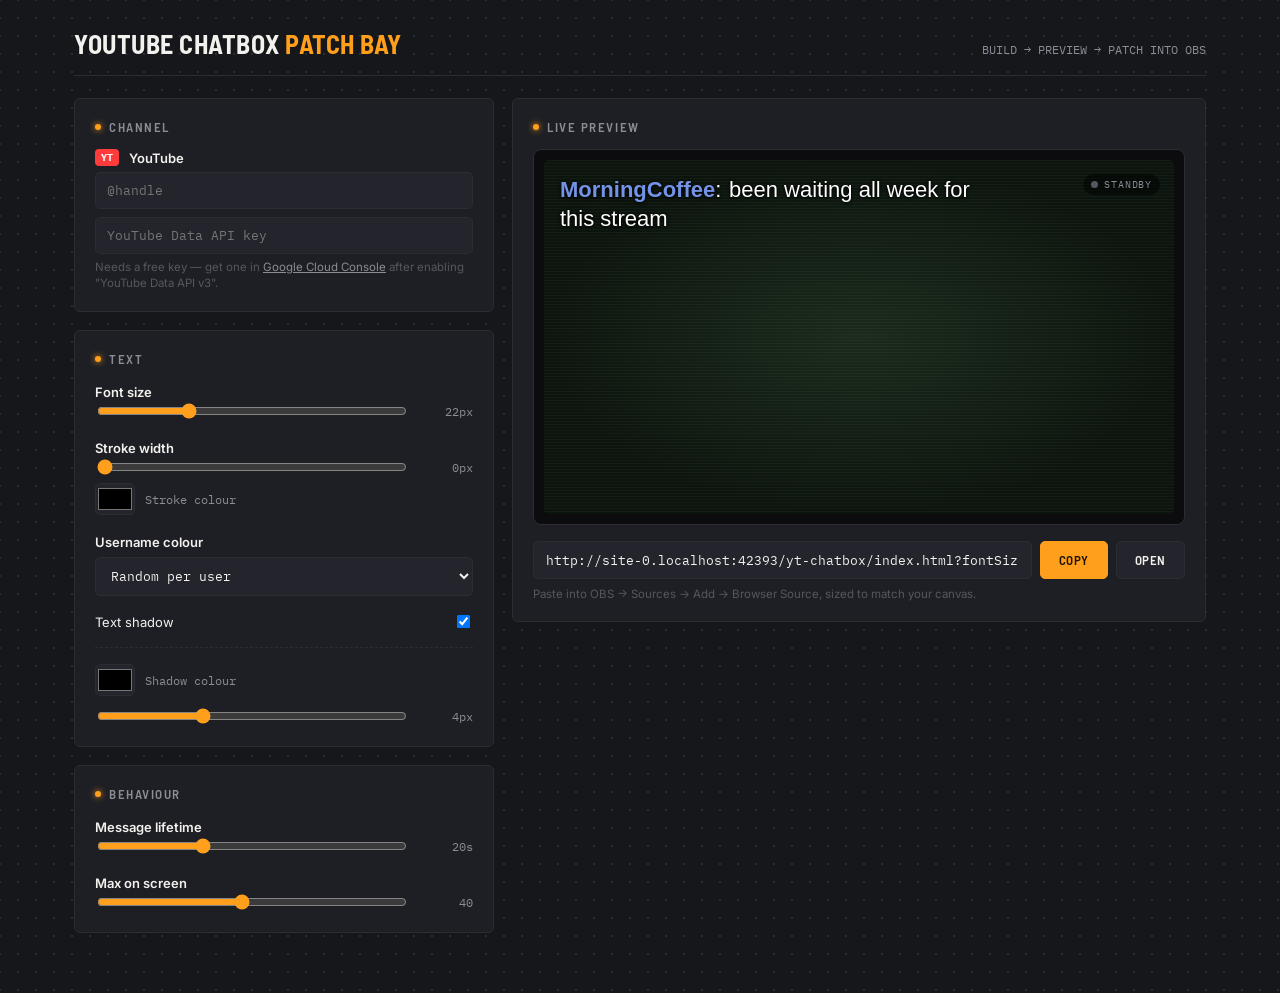
==== yt-chatbox/setup.html @ 4b546cdb "Add files via upload" ====
<!DOCTYPE html>
<html lang="en">
<head>
<meta charset="UTF-8" />
<meta name="viewport" content="width=device-width, initial-scale=1" />
<title>YouTube Chatbox Patch Bay</title>
<link rel="stylesheet" href="assets/setup.css" />
</head>
<body>
<div class="rack">
  <div class="rack__header">
    <h1 class="rack__title">YouTube Chatbox <span>Patch Bay</span></h1>
    <div class="rack__subtitle">BUILD → PREVIEW → PATCH INTO OBS</div>
  </div>

  <div class="console">
    <!-- LEFT: inputs -->
    <div>
      <div class="panel">
        <p class="panel__label">Channel</p>
        <div class="jack">
          <div class="jack__row">
            <span class="jack__badge jack__badge--youtube">YT</span>
            <span class="jack__label">YouTube</span>
          </div>
          <input type="text" id="youtube" placeholder="@handle" autocomplete="off" />
          <input type="password" id="ytkey" placeholder="YouTube Data API key" autocomplete="off" style="margin-top: 8px" />
          <div class="jack__hint">
            Needs a free key — get one in
            <a href="https://console.cloud.google.com/apis/credentials" target="_blank" rel="noopener">Google Cloud Console</a>
            after enabling "YouTube Data API v3".
          </div>
        </div>
      </div>

      <div class="panel">
        <p class="panel__label">Text</p>

        <div class="jack">
          <span class="jack__label">Font size</span>
          <div class="range-row">
            <input type="range" id="fontSize" min="14" max="42" step="1" value="22" />
            <output id="fontSize-out">22px</output>
          </div>
        </div>

        <div class="jack">
          <span class="jack__label">Stroke width</span>
          <div class="range-row">
            <input type="range" id="strokeWidth" min="0" max="4" step="0.5" value="0" />
            <output id="strokeWidth-out">0px</output>
          </div>
          <div class="color-row">
            <input type="color" id="strokeColor" value="#000000" />
            <span>Stroke colour</span>
          </div>
        </div>

        <div class="jack">
          <span class="jack__label">Username colour</span>
          <select id="userColorMode">
            <option value="random">Random per user</option>
            <option value="fixed">Single colour</option>
          </select>
          <div class="color-row sub-controls" id="userColor-wrap" hidden>
            <input type="color" id="userColor" value="#ffffff" />
            <span>Username colour</span>
          </div>
        </div>

        <div class="jack toggle-row">
          <label for="shadow">Text shadow</label>
          <input type="checkbox" id="shadow" checked />
        </div>
        <div class="sub-controls" id="shadow-controls">
          <div class="color-row">
            <input type="color" id="shadowColor" value="#000000" />
            <span>Shadow colour</span>
          </div>
          <div class="range-row" style="margin-top: 10px;">
            <input type="range" id="shadowBlur" min="0" max="12" step="1" value="4" />
            <output id="shadowBlur-out">4px</output>
          </div>
        </div>
      </div>

      <div class="panel">
        <p class="panel__label">Behaviour</p>
        <div class="jack">
          <span class="jack__label">Message lifetime</span>
          <div class="range-row">
            <input type="range" id="duration" min="0" max="60000" step="1000" value="20000" />
            <output id="duration-out">20s</output>
          </div>
        </div>
        <div class="jack">
          <span class="jack__label">Max on screen</span>
          <div class="range-row">
            <input type="range" id="max" min="5" max="80" step="5" value="40" />
            <output id="max-out">40</output>
          </div>
        </div>
      </div>
    </div>

    <!-- RIGHT: preview + output -->
    <div>
      <div class="panel">
        <p class="panel__label">Live Preview</p>
        <div class="monitor">
          <div class="monitor__frame">
            <div class="tally" id="tally"><span class="tally__dot"></span><span id="tally-text">STANDBY</span></div>
            <iframe id="preview" src="index.html?demo=1"></iframe>
          </div>
        </div>

        <div class="readout">
          <div class="readout__row">
            <input type="text" id="output-url" readonly />
            <button class="btn btn--primary" id="copy-btn">Copy</button>
            <button class="btn" id="open-btn">Open</button>
          </div>
          <div class="readout__note">
            Paste into OBS → Sources → Add → Browser Source, sized to match your canvas.
          </div>
        </div>
      </div>
    </div>
  </div>
</div>

<script src="js/setup.js"></script>
</body>
</html>
---- yt-chatbox/assets/setup.css ----
@import url('https://fonts.googleapis.com/css2?family=Barlow+Semi+Condensed:wght@500;600;700&family=Inter:wght@400;500;600&family=IBM+Plex+Mono:wght@400;500&display=swap');

:root {
  --console-bg: #16171b;
  --console-panel: #1e1f25;
  --console-panel-raised: #24252c;
  --hairline: #2c2d33;
  --tally-amber: #ff9f1c;
  --tally-red: #e4483b;
  --text-hi: #f2f1ed;
  --text-lo: #8a8d96;
  --text-faint: #55575f;
  --font-display: 'Barlow Semi Condensed', sans-serif;
  --font-body: 'Inter', sans-serif;
  --font-mono: 'IBM Plex Mono', monospace;
}

* {
  box-sizing: border-box;
}

body {
  margin: 0;
  background: var(--console-bg);
  color: var(--text-hi);
  font-family: var(--font-body);
  min-height: 100vh;
}

/* subtle patch-bay dot texture on the console body */
body {
  background-image: radial-gradient(var(--hairline) 1px, transparent 1px);
  background-size: 18px 18px;
  background-position: -9px -9px;
}

.rack {
  max-width: 1180px;
  margin: 0 auto;
  padding: 28px 24px 60px;
}

.rack__header {
  display: flex;
  align-items: baseline;
  justify-content: space-between;
  margin-bottom: 22px;
  padding-bottom: 16px;
  border-bottom: 1px solid var(--hairline);
}

.rack__title {
  font-family: var(--font-display);
  font-weight: 700;
  font-size: 26px;
  letter-spacing: 0.02em;
  margin: 0;
  text-transform: uppercase;
}

.rack__title span {
  color: var(--tally-amber);
}

.rack__subtitle {
  font-family: var(--font-mono);
  font-size: 12px;
  color: var(--text-lo);
}

.console {
  display: grid;
  grid-template-columns: minmax(320px, 420px) 1fr;
  gap: 18px;
}

@media (max-width: 860px) {
  .console {
    grid-template-columns: 1fr;
  }
}

.panel {
  background: var(--console-panel);
  border: 1px solid var(--hairline);
  border-radius: 6px;
  padding: 20px;
}

.panel + .panel {
  margin-top: 18px;
}

.panel__label {
  font-family: var(--font-display);
  font-size: 13px;
  font-weight: 600;
  letter-spacing: 0.12em;
  text-transform: uppercase;
  color: var(--text-lo);
  margin: 0 0 14px;
  display: flex;
  align-items: center;
  gap: 8px;
}

.panel__label::before {
  content: '';
  width: 6px;
  height: 6px;
  border-radius: 50%;
  background: var(--tally-amber);
  box-shadow: 0 0 6px var(--tally-amber);
}

.jack {
  margin-bottom: 16px;
}

.jack:last-child {
  margin-bottom: 0;
}

.jack__row {
  display: flex;
  align-items: center;
  gap: 10px;
}

.jack__label {
  font-size: 13px;
  font-weight: 600;
  min-width: 84px;
  color: var(--text-hi);
}

.jack__badge {
  font-family: var(--font-mono);
  font-size: 10px;
  padding: 2px 6px;
  border-radius: 4px;
  color: #0a0a0c;
  font-weight: 700;
}

.jack__badge--twitch { background: #9146ff; color: #fff; }
.jack__badge--kick { background: #53fc18; }
.jack__badge--youtube { background: #ff3b3b; color: #fff; }

.jack input[type='text'],
.jack input[type='password'] {
  width: 100%;
  background: var(--console-panel-raised);
  border: 1px solid var(--hairline);
  border-radius: 5px;
  padding: 9px 11px;
  color: var(--text-hi);
  font-family: var(--font-mono);
  font-size: 13px;
  margin-top: 6px;
  outline: none;
  transition: border-color 150ms ease;
}

.jack input:focus {
  border-color: var(--tally-amber);
}

.jack__hint {
  font-size: 11.5px;
  color: var(--text-faint);
  margin-top: 5px;
  line-height: 1.4;
}

.jack__hint a {
  color: var(--text-lo);
}

.range-row {
  display: flex;
  align-items: center;
  gap: 10px;
}

.range-row input[type='range'] {
  flex: 1;
  accent-color: var(--tally-amber);
}

.range-row output {
  font-family: var(--font-mono);
  font-size: 12px;
  color: var(--text-lo);
  min-width: 54px;
  text-align: right;
}

.toggle-row {
  display: flex;
  align-items: center;
  justify-content: space-between;
}

.toggle-row label {
  font-size: 13px;
  color: var(--text-hi);
}

/* --- Monitor / live preview --- */

.monitor {
  position: relative;
  background: #0c0c0e;
  border: 1px solid var(--hairline);
  border-radius: 8px;
  padding: 10px;
}

.monitor__frame {
  position: relative;
  border-radius: 5px;
  overflow: hidden;
  aspect-ratio: 16 / 9;
  background:
    linear-gradient(rgba(255, 255, 255, 0.03) 1px, transparent 1px) 0 0 / 100% 3px,
    radial-gradient(ellipse at center, #1b2a1c 0%, #0c150d 70%);
}

.monitor__frame iframe {
  width: 100%;
  height: 100%;
  border: 0;
  display: block;
}

.tally {
  position: absolute;
  top: 14px;
  right: 14px;
  display: flex;
  align-items: center;
  gap: 6px;
  font-family: var(--font-mono);
  font-size: 10px;
  letter-spacing: 0.08em;
  color: var(--text-lo);
  background: rgba(0, 0, 0, 0.5);
  padding: 4px 8px;
  border-radius: 20px;
  z-index: 2;
}

.tally__dot {
  width: 7px;
  height: 7px;
  border-radius: 50%;
  background: var(--text-faint);
}

.tally--live .tally__dot {
  background: var(--tally-red);
  box-shadow: 0 0 8px var(--tally-red);
  animation: pulse 1.4s ease-in-out infinite;
}

.tally--live {
  color: var(--tally-red);
}

@keyframes pulse {
  0%, 100% { opacity: 1; }
  50% { opacity: 0.35; }
}

.readout {
  margin-top: 16px;
}

.readout__row {
  display: flex;
  gap: 8px;
}

.readout input {
  flex: 1;
  background: var(--console-panel-raised);
  border: 1px solid var(--hairline);
  border-radius: 5px;
  padding: 10px 12px;
  font-family: var(--font-mono);
  font-size: 12.5px;
  color: var(--text-hi);
}

.btn {
  font-family: var(--font-display);
  font-weight: 600;
  letter-spacing: 0.04em;
  text-transform: uppercase;
  font-size: 13px;
  border: 1px solid var(--hairline);
  background: var(--console-panel-raised);
  color: var(--text-hi);
  padding: 0 18px;
  border-radius: 5px;
  cursor: pointer;
  transition: background 120ms ease, border-color 120ms ease, color 120ms ease;
}

.btn:hover {
  border-color: var(--tally-amber);
  color: var(--tally-amber);
}

.btn--primary {
  background: var(--tally-amber);
  color: #201400;
  border-color: var(--tally-amber);
}

.btn--primary:hover {
  color: #201400;
  filter: brightness(1.08);
}

.readout__note {
  font-size: 11.5px;
  color: var(--text-faint);
  margin-top: 8px;
}

.style-grid {
  display: grid;
  grid-template-columns: 1fr 1fr;
  gap: 14px;
}

@media (max-width: 480px) {
  .style-grid {
    grid-template-columns: 1fr;
  }
}

/* --- additions for the chatbox styling controls --- */

.jack select {
  width: 100%;
  background: var(--console-panel-raised);
  border: 1px solid var(--hairline);
  border-radius: 5px;
  padding: 9px 11px;
  color: var(--text-hi);
  font-family: var(--font-mono);
  font-size: 13px;
  margin-top: 6px;
  outline: none;
}

.jack select:focus {
  border-color: var(--tally-amber);
}

.color-row {
  display: flex;
  align-items: center;
  gap: 10px;
  margin-top: 6px;
}

.color-row input[type='color'] {
  width: 40px;
  height: 32px;
  padding: 0;
  border: 1px solid var(--hairline);
  border-radius: 5px;
  background: var(--console-panel-raised);
  cursor: pointer;
}

.color-row span {
  font-family: var(--font-mono);
  font-size: 12px;
  color: var(--text-lo);
}

.sub-controls {
  margin-top: 10px;
  padding-top: 10px;
  border-top: 1px dashed var(--hairline);
}

.sub-controls[hidden] {
  display: none;
}
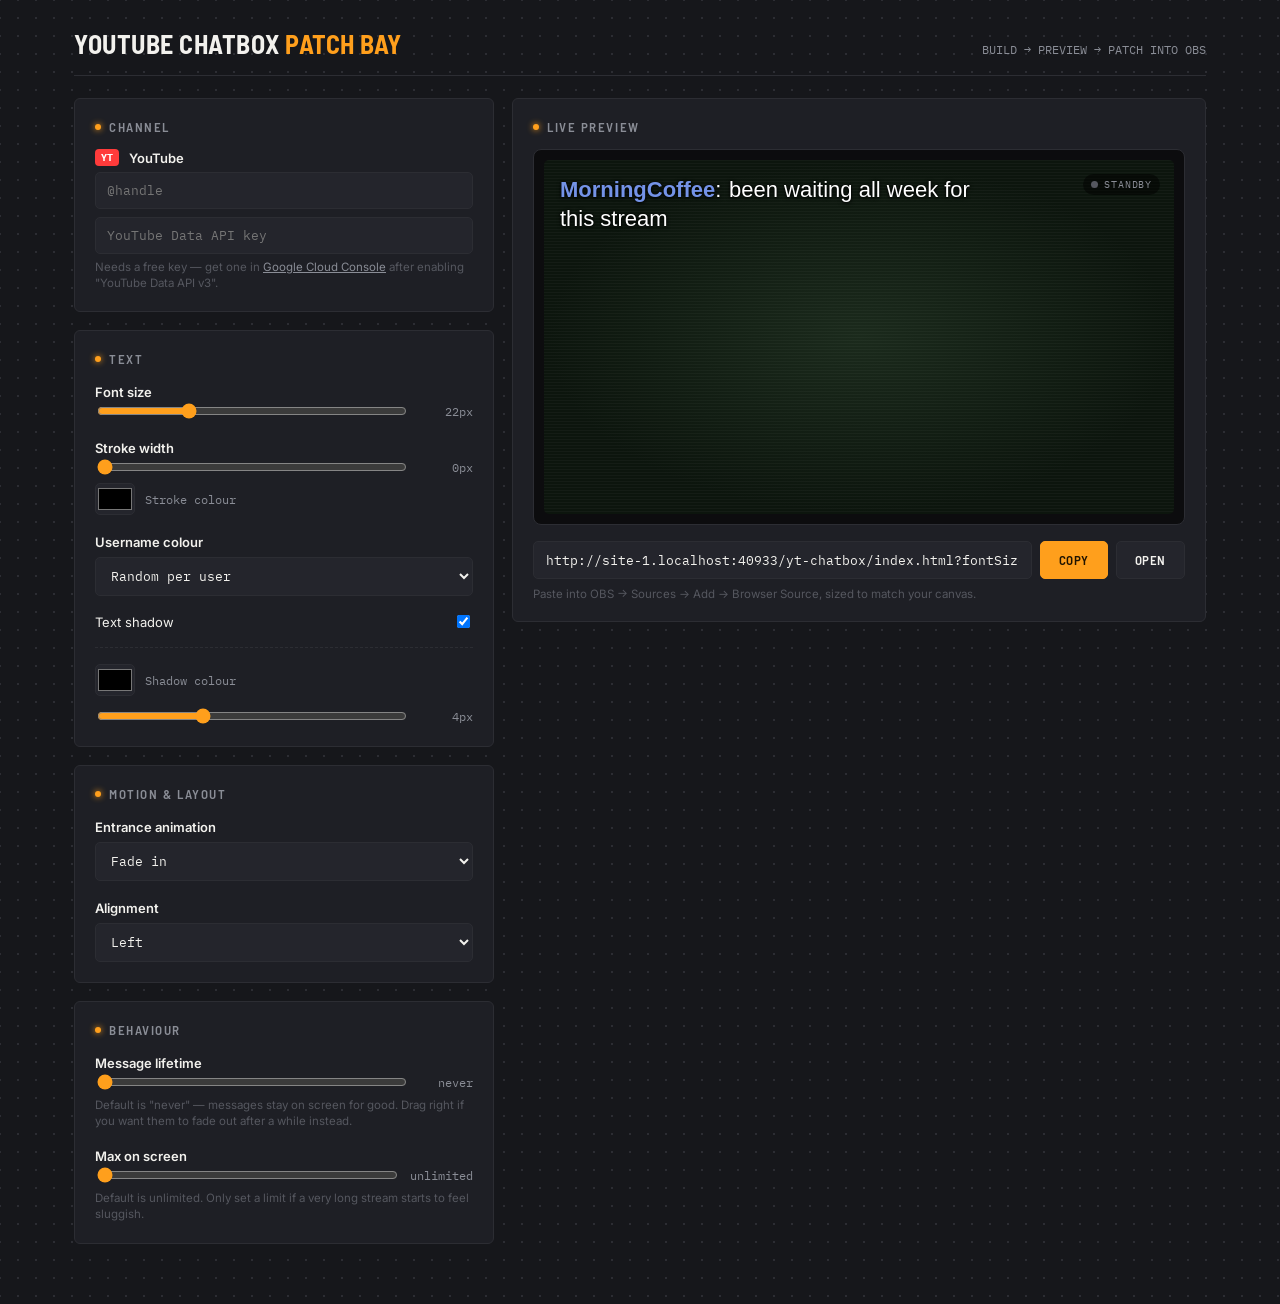
==== commit de826e57: "Add files via upload" ====
--- a/yt-chatbox/setup.html
+++ b/yt-chatbox/setup.html
@@ -85,20 +85,45 @@
       </div>
 
       <div class="panel">
+        <p class="panel__label">Motion &amp; Layout</p>
+
+        <div class="jack">
+          <span class="jack__label">Entrance animation</span>
+          <select id="animation">
+            <option value="fade">Fade in</option>
+            <option value="left">Slide in from left</option>
+            <option value="right">Slide in from right</option>
+            <option value="bottom">Slide in from bottom</option>
+          </select>
+        </div>
+
+        <div class="jack">
+          <span class="jack__label">Alignment</span>
+          <select id="align">
+            <option value="left">Left</option>
+            <option value="middle">Middle</option>
+            <option value="right">Right</option>
+          </select>
+        </div>
+      </div>
+
+      <div class="panel">
         <p class="panel__label">Behaviour</p>
         <div class="jack">
           <span class="jack__label">Message lifetime</span>
           <div class="range-row">
-            <input type="range" id="duration" min="0" max="60000" step="1000" value="20000" />
-            <output id="duration-out">20s</output>
+            <input type="range" id="duration" min="0" max="60000" step="1000" value="0" />
+            <output id="duration-out">never</output>
           </div>
+          <div class="jack__hint">Default is "never" — messages stay on screen for good. Drag right if you want them to fade out after a while instead.</div>
         </div>
         <div class="jack">
           <span class="jack__label">Max on screen</span>
           <div class="range-row">
-            <input type="range" id="max" min="5" max="80" step="5" value="40" />
-            <output id="max-out">40</output>
+            <input type="range" id="max" min="0" max="200" step="10" value="0" />
+            <output id="max-out">unlimited</output>
           </div>
+          <div class="jack__hint">Default is unlimited. Only set a limit if a very long stream starts to feel sluggish.</div>
         </div>
       </div>
     </div>
